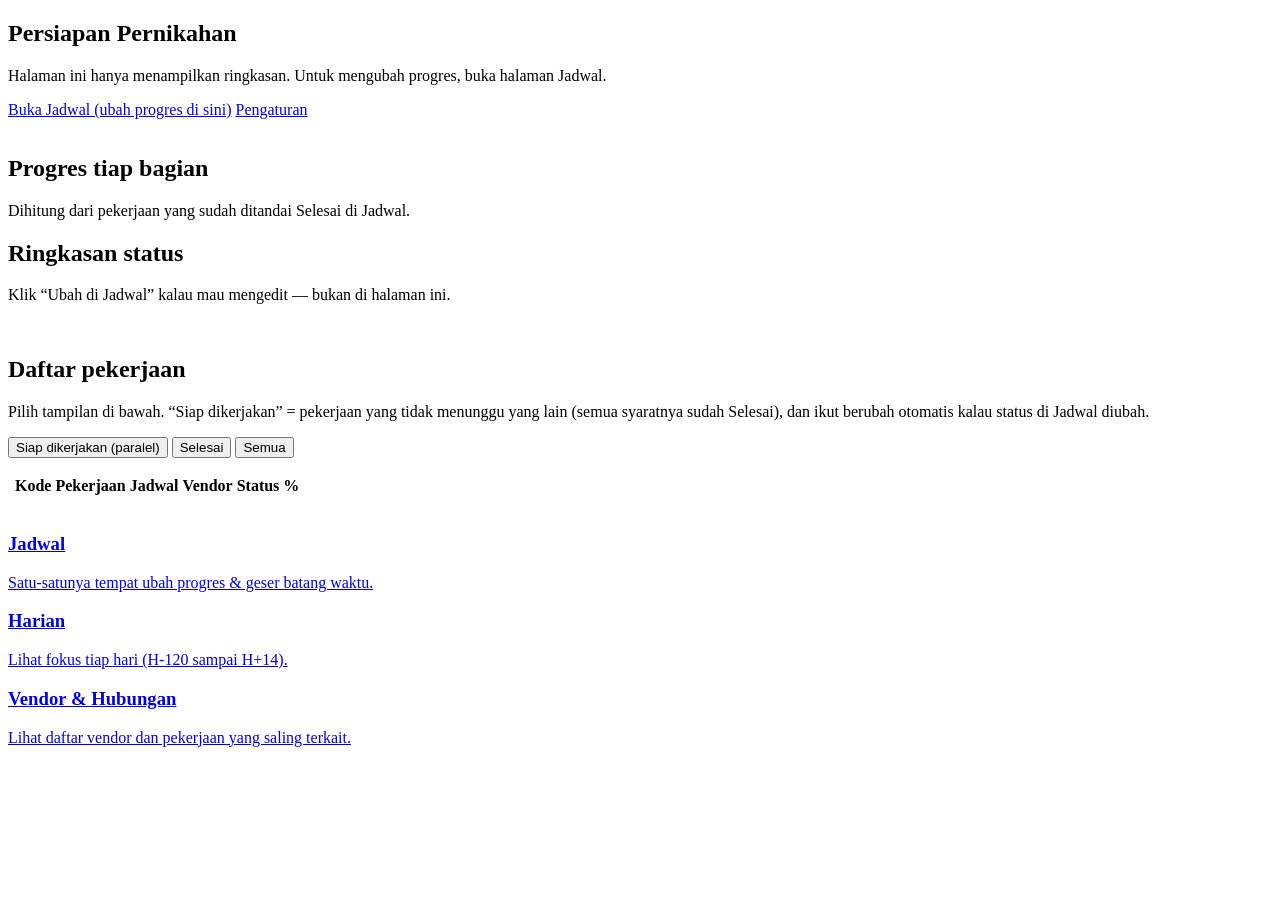
==== index.html @ 32922706 "Add files via upload" ====
<!DOCTYPE html>
<html lang="id">
<head>
  <meta charset="UTF-8" />
  <meta name="viewport" content="width=device-width, initial-scale=1" />
  <title>Persiapan Nikah — Beranda</title>
  <link rel="stylesheet" href="css/app.css" />
</head>
<body class="wp-shell">
  <main class="wp-main" id="app">
    <section class="wp-hero">
      <h1 id="hero-title">Persiapan Pernikahan</h1>
      <p id="hero-desc">
        Halaman ini hanya menampilkan ringkasan. Untuk mengubah progres, buka halaman Jadwal.
      </p>
      <div class="row" style="margin-top:14px">
        <a class="btn btn-primary" href="gantt.html">Buka Jadwal (ubah progres di sini)</a>
        <a class="btn" href="settings.html">Pengaturan</a>
      </div>
    </section>

    <div class="grid grid-4" id="stats"></div>
    <div style="height:16px"></div>

    <div class="grid grid-2">
      <section class="card">
        <h2>Progres tiap bagian</h2>
        <p class="view-only-note">Dihitung dari pekerjaan yang sudah ditandai Selesai di Jadwal.</p>
        <div id="phase-bars"></div>
      </section>
      <section class="card">
        <h2>Ringkasan status</h2>
        <p class="view-only-note">Klik “Ubah di Jadwal” kalau mau mengedit — bukan di halaman ini.</p>
        <div id="status-summary" class="grid" style="gap:8px"></div>
      </section>
    </div>

    <div style="height:16px"></div>

    <section class="card">
      <h2>Daftar pekerjaan</h2>
      <p class="view-only-note" id="list-hint">
        Pilih tampilan di bawah. “Siap dikerjakan” = pekerjaan yang tidak menunggu yang lain (semua syaratnya sudah Selesai), dan ikut berubah otomatis kalau status di Jadwal diubah.
      </p>
      <div class="filter-tabs" id="list-filters" role="tablist">
        <button type="button" data-filter="siap" class="active">Siap dikerjakan (paralel)</button>
        <button type="button" data-filter="selesai">Selesai</button>
        <button type="button" data-filter="semua">Semua</button>
      </div>
      <p class="filter-count" id="list-count"></p>
      <div style="max-height:420px;overflow:auto">
        <table class="table" id="task-table">
          <thead>
            <tr>
              <th></th>
              <th>Kode</th>
              <th>Pekerjaan</th>
              <th>Jadwal</th>
              <th>Vendor</th>
              <th>Status</th>
              <th>%</th>
              <th></th>
            </tr>
          </thead>
          <tbody></tbody>
        </table>
      </div>
    </section>

    <div style="height:16px"></div>
    <div class="grid grid-3">
      <a class="link-card" href="gantt.html"><h3>Jadwal</h3><p>Satu-satunya tempat ubah progres & geser batang waktu.</p></a>
      <a class="link-card" href="daily.html"><h3>Harian</h3><p>Lihat fokus tiap hari (H-120 sampai H+14).</p></a>
      <a class="link-card" href="vendors.html"><h3>Vendor & Hubungan</h3><p>Lihat daftar vendor dan pekerjaan yang saling terkait.</p></a>
    </div>
  </main>

  <script src="js/data.js"></script>
  <script src="js/definitions.js"></script>
  <script src="js/store.js"></script>
  <script src="js/modal.js"></script>
  <script src="js/nav.js"></script>
  <script>
    WPNav.mountNav("home");
    const state = WP.load();
    window.__WP_STATE = state;
    let listFilter = "siap";

    function isReady(task, byId) {
      // Bisa dikerjakan paralel / sekarang: semua yang harus selesai dulu sudah Selesai
      const deps = task.deps || [];
      if (!deps.length) return true;
      return deps.every((id) => {
        const p = byId[id];
        return p && p.status === "done";
      });
    }

    function filteredTasks() {
      const byId = WP.taskMap(state.tasks);
      if (listFilter === "semua") return state.tasks.slice();
      if (listFilter === "selesai") return state.tasks.filter((t) => t.status === "done");
      // siap: belum selesai, dan tidak terhalang dependency
      return state.tasks.filter((t) => t.status !== "done" && isReady(t, byId));
    }

    function renderList() {
      const show = filteredTasks();
      const hints = {
        siap: "Menampilkan pekerjaan yang sudah boleh dikerjakan sekarang (syarat sebelumnya sudah Selesai). Bisa dikerjakan berdampingan. Tombol ? = penjelasan.",
        selesai: "Menampilkan pekerjaan yang sudah Selesai di Jadwal.",
        semua: "Menampilkan semua pekerjaan. Ubah status hanya di halaman Jadwal.",
      };
      document.getElementById("list-hint").textContent = hints[listFilter];
      document.getElementById("list-count").textContent = `Ditampilkan: ${show.length} dari ${state.tasks.length} pekerjaan`;

      const tb = document.querySelector("#task-table tbody");
      if (!show.length) {
        tb.innerHTML = `<tr><td colspan="8" class="muted">Tidak ada pekerjaan di tampilan ini.</td></tr>`;
        return;
      }
      tb.innerHTML = show
        .map((t) => {
          const byId = WP.taskMap(state.tasks);
          const ready = isReady(t, byId);
          const waiting = (t.deps || []).filter((id) => !(byId[id] && byId[id].status === "done"));
          const waitNote =
            listFilter === "semua" && t.status !== "done" && waiting.length
              ? `<div class="small muted">Menunggu: ${waiting.join(", ")}</div>`
              : "";
          return `<tr>
            <td><button type="button" class="btn-info" data-id="${t.id}">?</button></td>
            <td>${t.wbs}${t.cp ? ' <span class="pill cp">Jangan telat</span>' : ""}${
              ready && t.status !== "done" ? ' <span class="pill doing">Siap</span>' : ""
            }</td>
            <td>${t.name}${waitNote}</td>
            <td class="small">${WP.labelDay(t.start)} → ${WP.labelDay(t.end)}</td>
            <td>${t.vendor}</td>
            <td><span class="pill ${t.status}">${WP.statusLabel(t.status)}</span></td>
            <td>${t.progress}%</td>
            <td><a class="btn" href="gantt.html?task=${t.id}">Ubah di Jadwal</a></td>
          </tr>`;
        })
        .join("");

      tb.querySelectorAll(".btn-info").forEach((btn) => {
        btn.onclick = () => WPModal.openDefinition(btn.dataset.id);
      });
    }

    function render() {
      const s = WP.stats(state);
      const pct = s.total ? Math.round((s.done / s.total) * 100) : 0;
      const byId = WP.taskMap(state.tasks);
      const readyN = state.tasks.filter((t) => t.status !== "done" && isReady(t, byId)).length;

      document.getElementById("stats").innerHTML = `
        <div class="card"><div class="stat-val">${pct}%</div><div class="stat-label">Sudah selesai secara keseluruhan</div>
          <div class="progress-bar" style="margin-top:8px"><span style="width:${pct}%"></span></div></div>
        <div class="card"><div class="stat-val">${s.done}/${s.total}</div><div class="stat-label">Pekerjaan selesai</div></div>
        <div class="card"><div class="stat-val">${readyN}</div><div class="stat-label">Siap dikerjakan sekarang</div></div>
        <div class="card"><div class="stat-val">${s.blocked}</div><div class="stat-label">Terhambat</div></div>
      `;

      const names = state.settings.coupleNames || "Pasangan";
      const wd = state.settings.weddingDate ? ` · Hari pernikahan: ${state.settings.weddingDate}` : "";
      document.getElementById("hero-title").textContent = `Ringkasan — ${names}`;
      document.getElementById("hero-desc").innerHTML =
        `Persiapan dari <strong>4 bulan sebelum</strong> sampai <strong>2 minggu sesudah</strong> (H-120 → H+14)${wd}. Ubah progres hanya di <a href="gantt.html">Jadwal</a>.`;

      document.getElementById("phase-bars").innerHTML = Object.keys(state.phases)
        .map((p) => {
          const list = state.tasks.filter((t) => t.phase === p);
          const done = list.filter((t) => t.status === "done").length;
          const pct = list.length ? Math.round((done / list.length) * 100) : 0;
          return `<div class="phase-bar-row">
            <div class="name">${p} · ${state.phases[p]}</div>
            <div class="track"><span style="width:${pct}%"></span></div>
            <div class="pct">${done}/${list.length}</div>
          </div>`;
        })
        .join("");

      document.getElementById("status-summary").innerHTML = `
        <div class="row"><span class="pill todo">Belum mulai</span> ${state.tasks.filter((t) => t.status === "todo").length}</div>
        <div class="row"><span class="pill doing">Sedang dikerjakan</span> ${s.doing}</div>
        <div class="row"><span class="pill done">Selesai</span> ${s.done}</div>
        <div class="row"><span class="pill blocked">Terhambat</span> ${s.blocked}</div>
        <div class="small muted" style="margin-top:8px">Siap dikerjakan (tidak terhalang): ${readyN} · Jangan sampai telat: ${s.cp}</div>
      `;

      document.querySelectorAll("#list-filters button").forEach((btn) => {
        btn.classList.toggle("active", btn.dataset.filter === listFilter);
        const n =
          btn.dataset.filter === "siap"
            ? readyN
            : btn.dataset.filter === "selesai"
              ? s.done
              : state.tasks.length;
        const base =
          btn.dataset.filter === "siap"
            ? "Siap dikerjakan (paralel)"
            : btn.dataset.filter === "selesai"
              ? "Selesai"
              : "Semua";
        btn.textContent = `${base} · ${n}`;
      });

      renderList();
    }

    document.getElementById("list-filters").onclick = (e) => {
      const btn = e.target.closest("button[data-filter]");
      if (!btn) return;
      listFilter = btn.dataset.filter;
      render();
    };

    render();
  </script>
</body>
</html>
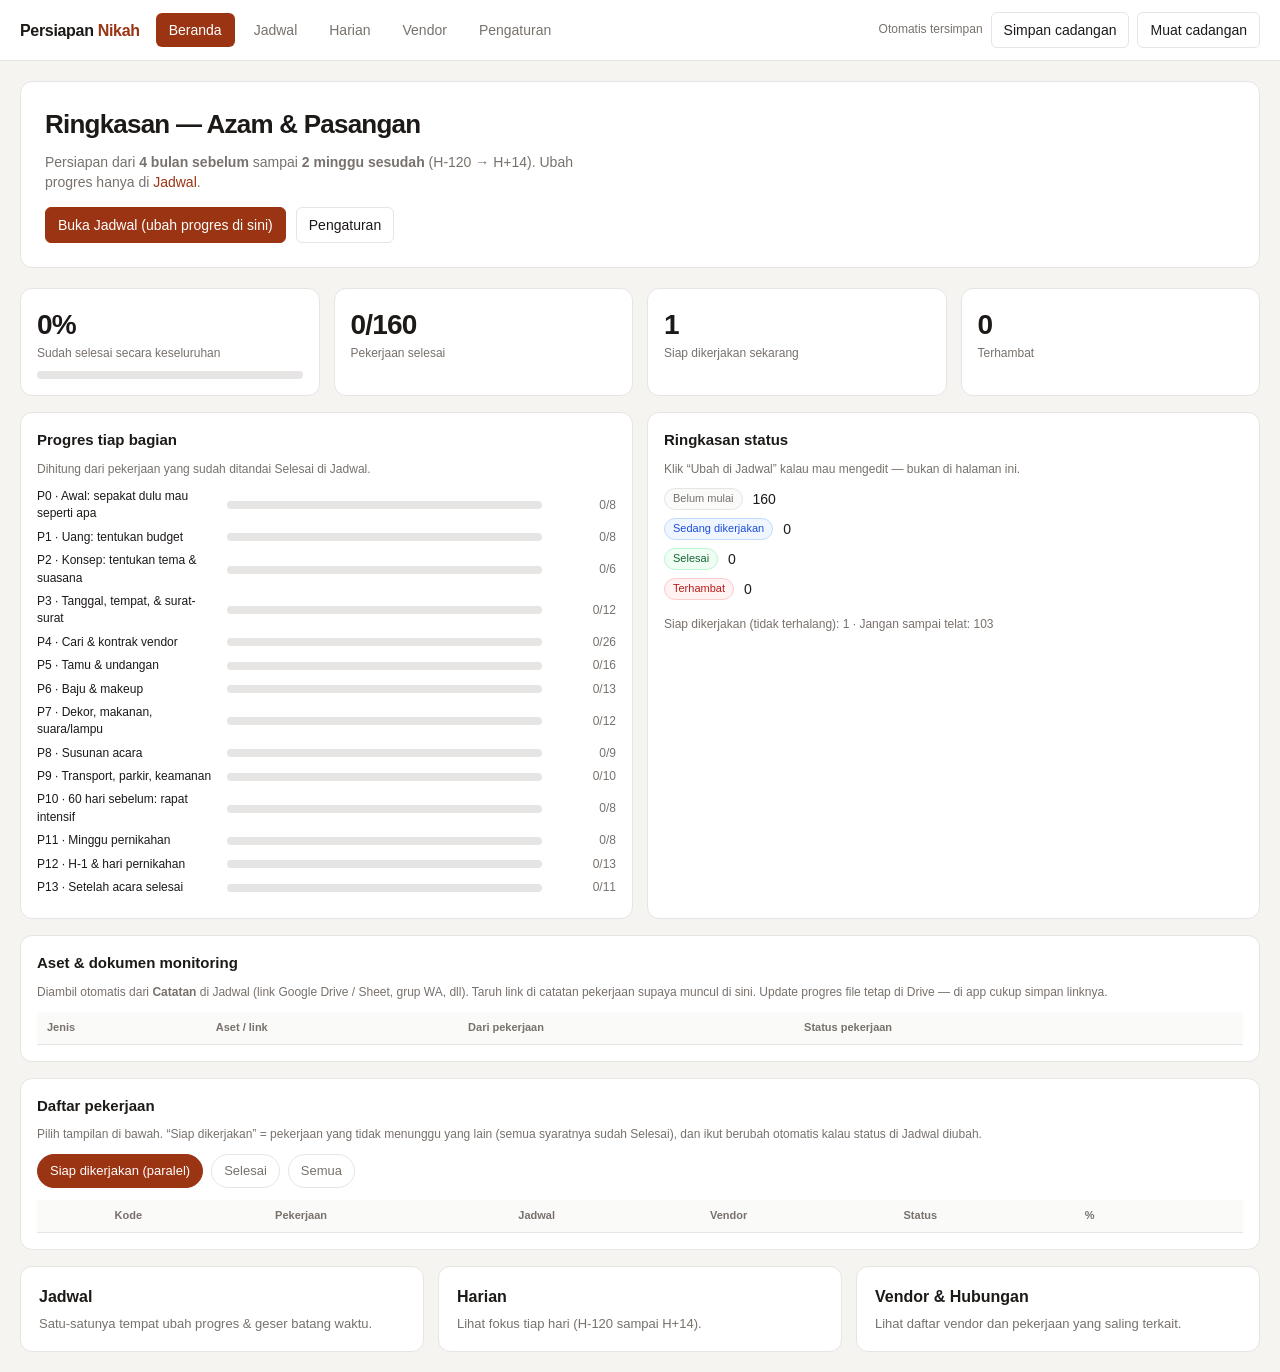
==== commit 737b1720: "Add files via upload" ====
--- a/index.html
+++ b/index.html
@@ -34,6 +34,31 @@
         <div id="status-summary" class="grid" style="gap:8px"></div>
       </section>
     </div>
+
+    <div style="height:16px"></div>
+
+    <section class="card">
+      <h2>Aset & dokumen monitoring</h2>
+      <p class="view-only-note">
+        Diambil otomatis dari <strong>Catatan</strong> di Jadwal (link Google Drive / Sheet, grup WA, dll).
+        Taruh link di catatan pekerjaan supaya muncul di sini. Update progres file tetap di Drive — di app cukup simpan linknya.
+      </p>
+      <div id="assets-empty" class="muted small" hidden>Belum ada aset. Buka Jadwal → isi Catatan (boleh tempel link Drive) → Simpan.</div>
+      <div style="overflow:auto;max-height:360px">
+        <table class="table" id="assets-table">
+          <thead>
+            <tr>
+              <th>Jenis</th>
+              <th>Aset / link</th>
+              <th>Dari pekerjaan</th>
+              <th>Status pekerjaan</th>
+              <th></th>
+            </tr>
+          </thead>
+          <tbody></tbody>
+        </table>
+      </div>
+    </section>
 
     <div style="height:16px"></div>
 
@@ -189,6 +214,34 @@
         <div class="small muted" style="margin-top:8px">Siap dikerjakan (tidak terhalang): ${readyN} · Jangan sampai telat: ${s.cp}</div>
       `;
 
+      const assets = WP.extractAssets(state);
+      const assetsEmpty = document.getElementById("assets-empty");
+      const assetsTb = document.querySelector("#assets-table tbody");
+      if (!assets.length) {
+        assetsEmpty.hidden = false;
+        assetsTb.innerHTML = "";
+      } else {
+        assetsEmpty.hidden = true;
+        assetsTb.innerHTML = assets
+          .map((a) => {
+            const linkCell = a.url
+              ? `<a class="asset-link" href="${a.url}" target="_blank" rel="noopener noreferrer">${a.label}</a>
+                 <div class="small muted" style="word-break:break-all">${a.url}</div>`
+              : `<strong>${a.label}</strong>${a.detail ? `<div class="small muted">${a.detail}</div>` : ""}`;
+            return `<tr>
+              <td><span class="pill asset-kind">${a.kind}</span></td>
+              <td>${linkCell}</td>
+              <td>
+                <div class="small"><strong>${a.wbs}</strong> · ${a.taskId}</div>
+                <div>${a.name}</div>
+              </td>
+              <td><span class="pill ${a.status}">${WP.statusLabel(a.status)}</span> · ${a.progress}%</td>
+              <td><a class="btn" href="gantt.html?task=${a.taskId}">Ke Jadwal</a></td>
+            </tr>`;
+          })
+          .join("");
+      }
+
       document.querySelectorAll("#list-filters button").forEach((btn) => {
         btn.classList.toggle("active", btn.dataset.filter === listFilter);
         const n =
--- a/css/app.css
+++ b/css/app.css
@@ -0,0 +1,647 @@
+:root {
+  --bg: #f6f4f1;
+  --surface: #ffffff;
+  --ink: #1c1917;
+  --muted: #78716c;
+  --line: #e7e5e4;
+  --accent: #9a3412;
+  --accent-soft: #ffedd5;
+  --cp: #c2410c;
+  --bar: #1e3a5f;
+  --bar-cp: #c2410c;
+  --ok: #166534;
+  --warn: #a16207;
+  --bad: #b91c1c;
+  --doing: #1d4ed8;
+  --hari: #fdba74;
+  --label-w: 320px;
+  --row-h: 44px;
+  --day-w: 14px;
+  --font: "Segoe UI", "Helvetica Neue", Arial, sans-serif;
+}
+
+* { box-sizing: border-box; }
+html, body {
+  margin: 0;
+  padding: 0;
+  background: var(--bg);
+  color: var(--ink);
+  font-family: var(--font);
+  font-size: 14px;
+  line-height: 1.45;
+}
+a { color: var(--accent); text-decoration: none; }
+a:hover { text-decoration: underline; }
+
+.wp-shell { min-height: 100vh; display: flex; flex-direction: column; }
+.wp-top {
+  background: var(--surface);
+  border-bottom: 1px solid var(--line);
+  padding: 12px 20px;
+  display: flex;
+  gap: 16px;
+  align-items: center;
+  flex-wrap: wrap;
+  position: sticky;
+  top: 0;
+  z-index: 40;
+}
+.wp-brand { font-weight: 700; font-size: 16px; color: var(--ink); letter-spacing: -0.02em; }
+.wp-brand span { color: var(--accent); }
+.wp-nav { display: flex; gap: 6px; flex-wrap: wrap; flex: 1; }
+.wp-nav a {
+  padding: 6px 12px;
+  border-radius: 6px;
+  color: var(--muted);
+  text-decoration: none;
+  border: 1px solid transparent;
+}
+.wp-nav a:hover { background: var(--accent-soft); color: var(--accent); }
+.wp-nav a.active {
+  background: var(--accent);
+  color: #fff;
+}
+.wp-top-actions { display: flex; gap: 8px; align-items: center; flex-wrap: wrap; }
+.wp-main { padding: 20px; max-width: 1400px; margin: 0 auto; width: 100%; }
+.wp-main.wide { max-width: none; }
+
+.wp-hero {
+  background: var(--surface);
+  border: 1px solid var(--line);
+  border-radius: 12px;
+  padding: 24px;
+  margin-bottom: 20px;
+}
+.wp-hero h1 { margin: 0 0 8px; font-size: 26px; letter-spacing: -0.03em; }
+.wp-hero p { margin: 0; color: var(--muted); max-width: 70ch; }
+
+.grid { display: grid; gap: 14px; }
+.grid-4 { grid-template-columns: repeat(4, minmax(0, 1fr)); }
+.grid-3 { grid-template-columns: repeat(3, minmax(0, 1fr)); }
+.grid-2 { grid-template-columns: repeat(2, minmax(0, 1fr)); }
+@media (max-width: 900px) {
+  .grid-4, .grid-3, .grid-2 { grid-template-columns: 1fr; }
+}
+
+.card {
+  background: var(--surface);
+  border: 1px solid var(--line);
+  border-radius: 12px;
+  padding: 16px;
+}
+.card h2, .card h3 { margin: 0 0 10px; font-size: 15px; }
+.stat-val { font-size: 28px; font-weight: 700; letter-spacing: -0.03em; }
+.stat-label { color: var(--muted); font-size: 12px; }
+
+.btn {
+  appearance: none;
+  border: 1px solid var(--line);
+  background: var(--surface);
+  color: var(--ink);
+  padding: 7px 12px;
+  border-radius: 6px;
+  cursor: pointer;
+  font: inherit;
+}
+.btn:hover { border-color: #a8a29e; }
+.btn-primary { background: var(--accent); border-color: var(--accent); color: #fff; }
+.btn-primary:hover { filter: brightness(1.05); }
+.btn-ghost { background: transparent; }
+.btn-danger { color: var(--bad); border-color: #fecaca; }
+
+input[type="text"], input[type="date"], input[type="number"], select, textarea {
+  font: inherit;
+  border: 1px solid var(--line);
+  border-radius: 6px;
+  padding: 7px 10px;
+  background: #fff;
+  color: var(--ink);
+}
+label.field { display: flex; flex-direction: column; gap: 4px; font-size: 12px; color: var(--muted); }
+.row { display: flex; gap: 10px; align-items: center; flex-wrap: wrap; }
+.muted { color: var(--muted); }
+.small { font-size: 12px; }
+
+.pill {
+  display: inline-flex;
+  align-items: center;
+  padding: 2px 8px;
+  border-radius: 999px;
+  font-size: 11px;
+  border: 1px solid var(--line);
+  background: #fafaf9;
+}
+.pill.todo { color: var(--muted); }
+.pill.doing { color: var(--doing); border-color: #bfdbfe; background: #eff6ff; }
+.pill.done { color: var(--ok); border-color: #bbf7d0; background: #f0fdf4; }
+.pill.blocked { color: var(--bad); border-color: #fecaca; background: #fef2f2; }
+.pill.cp { color: var(--cp); border-color: #fed7aa; background: var(--accent-soft); }
+
+.link-card {
+  display: block;
+  background: var(--surface);
+  border: 1px solid var(--line);
+  border-radius: 12px;
+  padding: 18px;
+  color: inherit;
+  text-decoration: none;
+  transition: border-color .15s;
+}
+.link-card:hover { border-color: var(--accent); text-decoration: none; }
+.link-card h3 { margin: 0 0 6px; font-size: 16px; }
+.link-card p { margin: 0; color: var(--muted); font-size: 13px; }
+
+/* Gantt */
+.gantt-toolbar {
+  display: flex;
+  gap: 10px;
+  flex-wrap: wrap;
+  align-items: center;
+  margin-bottom: 12px;
+}
+.gantt-wrap {
+  background: var(--surface);
+  border: 1px solid var(--line);
+  border-radius: 12px;
+  overflow: auto;
+  max-height: calc(100vh - 160px);
+  position: relative;
+}
+.gantt-table { border-collapse: separate; border-spacing: 0; min-width: 100%; }
+.gantt-table th, .gantt-table td {
+  border-bottom: 1px solid var(--line);
+  vertical-align: middle;
+  padding: 0;
+}
+.gantt-table thead th {
+  position: sticky;
+  top: 0;
+  z-index: 5;
+  background: #fafaf9;
+  font-size: 10px;
+  font-weight: 600;
+  color: var(--muted);
+  height: 42px;
+}
+.gantt-table tbody tr {
+  height: var(--row-h);
+}
+.gantt-table tbody td {
+  height: var(--row-h);
+  max-height: var(--row-h);
+  overflow: hidden;
+  vertical-align: middle;
+  box-sizing: border-box;
+}
+.gantt-table .sticky-left {
+  position: sticky;
+  left: 0;
+  z-index: 6;
+  background: var(--surface);
+  border-right: 1px solid var(--line);
+}
+.gantt-table thead .sticky-left { z-index: 7; background: #fafaf9; }
+.meta-cell {
+  width: var(--label-w);
+  min-width: var(--label-w);
+  max-width: var(--label-w);
+  padding: 2px 8px !important;
+  height: var(--row-h);
+  max-height: var(--row-h);
+}
+.meta-cell .title {
+  font-size: 12px;
+  font-weight: 600;
+  white-space: nowrap;
+  overflow: hidden;
+  text-overflow: ellipsis;
+  line-height: 1.2;
+}
+.meta-cell .sub {
+  font-size: 10px;
+  color: var(--muted);
+  display: flex;
+  gap: 6px;
+  align-items: center;
+  flex-wrap: nowrap;
+  overflow: hidden;
+  white-space: nowrap;
+  line-height: 1.2;
+}
+.meta-cell .sub .pill { flex-shrink: 0; }
+.day-h {
+  width: var(--day-w);
+  min-width: var(--day-w);
+  text-align: center;
+  writing-mode: vertical-rl;
+  transform: rotate(180deg);
+  font-size: 9px;
+}
+.day-h.hari { background: var(--hari); color: var(--ink); }
+.day-cell {
+  width: var(--day-w);
+  min-width: var(--day-w);
+  height: var(--row-h) !important;
+  max-height: var(--row-h);
+  padding: 0 !important;
+  position: relative;
+  background-image: linear-gradient(to right, transparent calc(100% - 1px), #f0f0f0 calc(100% - 1px));
+}
+.day-cell.hari { background-color: #fff7ed; }
+.bar-row { position: relative; height: var(--row-h); }
+.bar {
+  position: absolute;
+  top: 8px;
+  height: 20px;
+  border-radius: 4px;
+  background: var(--bar);
+  cursor: grab;
+  z-index: 2;
+  display: flex;
+  align-items: center;
+  justify-content: center;
+  color: #fff;
+  font-size: 10px;
+  user-select: none;
+  touch-action: none;
+}
+.bar.cp { background: var(--bar-cp); }
+.bar.done { opacity: 0.55; }
+.bar:active { cursor: grabbing; }
+.bar.group-bar {
+  background: #cbd5e1;
+  cursor: pointer;
+  overflow: hidden;
+  z-index: 3;
+}
+.bar.group-bar.cp { background: #fed7aa; }
+.bar.group-bar.open {
+  opacity: 0.45;
+  height: 10px !important;
+}
+.bar.group-bar .bar-fill {
+  position: absolute;
+  left: 0;
+  top: 0;
+  bottom: 0;
+  background: var(--bar);
+  border-radius: 4px 0 0 4px;
+  pointer-events: none;
+}
+.bar.group-bar.cp .bar-fill { background: var(--bar-cp); }
+.bar.group-bar .bar-label {
+  position: relative;
+  z-index: 1;
+  text-shadow: 0 1px 2px rgba(15, 23, 42, 0.35);
+}
+.bar.group-bar.open .bar-label { font-size: 0; }
+
+.btn-collapse {
+  flex-shrink: 0;
+  width: 28px;
+  height: 28px;
+  border: 1px solid var(--line);
+  background: #fff;
+  border-radius: 6px;
+  cursor: pointer;
+  font-size: 14px;
+  line-height: 1;
+  color: var(--ink);
+  padding: 0;
+}
+.btn-collapse:hover { background: #f5f5f4; border-color: #a8a29e; }
+
+.gantt-group-row .meta-cell {
+  background: #f1f5f9 !important;
+}
+.gantt-group-row .sticky-left {
+  background: #f1f5f9 !important;
+  box-shadow: inset 3px 0 0 #64748b;
+}
+.gantt-group-row.is-collapsed .meta-cell,
+.gantt-group-row.is-collapsed .sticky-left {
+  background: #e2e8f0 !important;
+}
+.gantt-group-row .title {
+  font-weight: 700;
+  font-size: 13px;
+}
+.group-progress-track {
+  margin-top: 6px;
+  height: 6px;
+  background: #e7e5e4;
+  border-radius: 99px;
+  overflow: hidden;
+  max-width: 220px;
+}
+.group-progress-track > span {
+  display: block;
+  height: 100%;
+  background: var(--bar);
+  border-radius: 99px;
+}
+.gantt-task-row .meta-cell .title {
+  font-weight: 500;
+}
+.bar.selected {
+  outline: 3px solid #0f172a;
+  outline-offset: 2px;
+  z-index: 5;
+  filter: brightness(1.08);
+}
+.bar.hl-pred {
+  outline: 3px solid #0369a1;
+  outline-offset: 2px;
+  z-index: 4;
+  background: #0284c7 !important;
+}
+.bar.hl-succ {
+  outline: 3px solid #15803d;
+  outline-offset: 2px;
+  z-index: 4;
+  background: #16a34a !important;
+}
+.gantt-table tbody tr.row-selected td {
+  background: #ffedd5 !important;
+}
+.gantt-table tbody tr.row-selected .sticky-left {
+  background: #ffedd5 !important;
+  box-shadow: inset 3px 0 0 var(--accent);
+}
+.gantt-table tbody tr.row-pred td {
+  background: #e0f2fe !important;
+}
+.gantt-table tbody tr.row-pred .sticky-left {
+  background: #e0f2fe !important;
+  box-shadow: inset 3px 0 0 #0284c7;
+}
+.gantt-table tbody tr.row-succ td {
+  background: #dcfce7 !important;
+}
+.gantt-table tbody tr.row-succ .sticky-left {
+  background: #dcfce7 !important;
+  box-shadow: inset 3px 0 0 #16a34a;
+}
+.legend i.sel { background: #0f172a; }
+.legend i.pred { background: #0284c7; }
+.legend i.succ { background: #16a34a; }
+.bar .handle {
+  position: absolute;
+  top: 0;
+  width: 6px;
+  height: 100%;
+  cursor: ew-resize;
+  background: rgba(255,255,255,.35);
+}
+.bar .handle.left { left: 0; border-radius: 4px 0 0 4px; }
+.bar .handle.right { right: 0; border-radius: 0 4px 4px 0; }
+
+.dep-svg {
+  position: absolute;
+  inset: 0;
+  width: 100%;
+  height: 100%;
+  pointer-events: none;
+  z-index: 1;
+  overflow: visible;
+}
+.dep-svg path {
+  fill: none;
+  stroke: #a8a29e;
+  stroke-width: 1.25;
+  marker-end: url(#arrow);
+}
+.dep-svg path.cp { stroke: var(--cp); }
+
+.side-panel {
+  position: fixed;
+  top: 64px;
+  right: 16px;
+  width: 340px;
+  max-height: calc(100vh - 88px);
+  overflow: auto;
+  background: var(--surface);
+  border: 1px solid var(--line);
+  border-radius: 12px;
+  padding: 14px;
+  z-index: 30;
+  box-shadow: none;
+}
+.side-panel h3 { margin: 0 0 8px; }
+.side-panel .close { float: right; }
+
+.checklist-day {
+  border: 1px solid var(--line);
+  border-radius: 10px;
+  background: var(--surface);
+  margin-bottom: 10px;
+  overflow: hidden;
+}
+.checklist-day header {
+  display: flex;
+  justify-content: space-between;
+  align-items: center;
+  padding: 10px 14px;
+  background: #fafaf9;
+  border-bottom: 1px solid var(--line);
+  cursor: pointer;
+}
+.checklist-day ul { list-style: none; margin: 0; padding: 8px 14px 12px; }
+.checklist-day li {
+  display: flex;
+  gap: 10px;
+  align-items: flex-start;
+  padding: 6px 0;
+  border-bottom: 1px solid #f5f5f4;
+}
+.checklist-day li:last-child { border-bottom: 0; }
+.checklist-day.today header { background: var(--accent-soft); }
+.checklist-day.harih header { background: var(--hari); }
+
+.table { width: 100%; border-collapse: collapse; }
+.table th, .table td {
+  text-align: left;
+  padding: 8px 10px;
+  border-bottom: 1px solid var(--line);
+  font-size: 13px;
+}
+.table th { font-size: 11px; color: var(--muted); background: #fafaf9; position: sticky; top: 0; }
+
+.wp-toast {
+  position: fixed;
+  bottom: 20px;
+  left: 50%;
+  transform: translateX(-50%) translateY(20px);
+  background: var(--ink);
+  color: #fff;
+  padding: 8px 14px;
+  border-radius: 8px;
+  opacity: 0;
+  pointer-events: none;
+  transition: .2s;
+  z-index: 100;
+  font-size: 13px;
+}
+.wp-toast.show { opacity: 1; transform: translateX(-50%) translateY(0); }
+
+.legend { display: flex; gap: 14px; flex-wrap: wrap; font-size: 12px; color: var(--muted); }
+.legend i {
+  display: inline-block;
+  width: 12px;
+  height: 10px;
+  border-radius: 2px;
+  margin-right: 4px;
+  vertical-align: middle;
+}
+.legend i.bar { background: var(--bar); }
+.legend i.cp { background: var(--bar-cp); }
+.legend i.group { background: #94a3b8; }
+.legend i.hari { background: var(--hari); }
+
+.progress-bar {
+  height: 8px;
+  background: #e7e5e4;
+  border-radius: 99px;
+  overflow: hidden;
+}
+.progress-bar > span {
+  display: block;
+  height: 100%;
+  background: var(--accent);
+}
+
+/* Definition modal */
+.wp-modal-backdrop {
+  position: fixed;
+  inset: 0;
+  background: rgba(28, 25, 23, 0.45);
+  z-index: 80;
+  display: flex;
+  align-items: center;
+  justify-content: center;
+  padding: 16px;
+}
+.wp-modal-backdrop[hidden] { display: none !important; }
+.wp-modal {
+  background: var(--surface);
+  border: 1px solid var(--line);
+  border-radius: 14px;
+  width: min(640px, 100%);
+  max-height: min(88vh, 820px);
+  overflow: auto;
+  padding: 20px 22px 18px;
+}
+.wp-modal header {
+  display: flex;
+  justify-content: space-between;
+  gap: 12px;
+  align-items: flex-start;
+  margin-bottom: 12px;
+}
+.wp-modal header h2 {
+  margin: 0;
+  font-size: 18px;
+  letter-spacing: -0.02em;
+}
+.wp-modal .def-block { margin: 0 0 14px; }
+.wp-modal .def-block h4 {
+  margin: 0 0 6px;
+  font-size: 12px;
+  text-transform: uppercase;
+  letter-spacing: 0.04em;
+  color: var(--muted);
+}
+.wp-modal .def-block p,
+.wp-modal .def-block li {
+  margin: 0;
+  font-size: 14px;
+  line-height: 1.5;
+}
+.wp-modal .def-block ol {
+  margin: 0;
+  padding-left: 0;
+  list-style: none;
+}
+.wp-modal .def-block li { margin-bottom: 6px; }
+.wp-modal .step-list li {
+  display: grid;
+  grid-template-columns: 88px 1fr;
+  gap: 10px;
+  align-items: start;
+  padding: 10px 0;
+  border-bottom: 1px solid var(--line);
+  margin: 0;
+}
+.wp-modal .step-list li:last-child { border-bottom: 0; }
+.wp-modal .step-num {
+  font-size: 11px;
+  font-weight: 700;
+  color: var(--accent);
+  padding-top: 2px;
+}
+.wp-modal .step-text {
+  font-size: 14px;
+  line-height: 1.5;
+}
+.wp-modal.def-wide { width: min(720px, 100%); }
+.btn-info {
+  width: 22px;
+  height: 22px;
+  border-radius: 50%;
+  border: 1px solid var(--line);
+  background: #fff;
+  color: var(--accent);
+  font-size: 12px;
+  font-weight: 700;
+  cursor: pointer;
+  padding: 0;
+  line-height: 1;
+  flex-shrink: 0;
+}
+.btn-info:hover { background: var(--accent-soft); border-color: #fdba74; }
+.hub-banner {
+  background: var(--accent-soft);
+  border: 1px solid #fed7aa;
+  border-radius: 10px;
+  padding: 10px 14px;
+  margin-bottom: 12px;
+  font-size: 13px;
+}
+.phase-bar-row { display: flex; align-items: center; gap: 10px; margin: 6px 0; }
+.phase-bar-row .name { width: 180px; font-size: 12px; flex-shrink: 0; }
+.phase-bar-row .track { flex: 1; height: 8px; background: #e7e5e4; border-radius: 99px; overflow: hidden; }
+.phase-bar-row .track > span { display: block; height: 100%; background: var(--bar); }
+.phase-bar-row .pct { width: 64px; font-size: 12px; color: var(--muted); text-align: right; }
+.view-only-note {
+  font-size: 12px;
+  color: var(--muted);
+  margin: 0 0 10px;
+}
+.filter-tabs {
+  display: flex;
+  flex-wrap: wrap;
+  gap: 8px;
+  margin: 0 0 12px;
+}
+.filter-tabs button {
+  appearance: none;
+  border: 1px solid var(--line);
+  background: #fff;
+  color: var(--muted);
+  padding: 7px 12px;
+  border-radius: 999px;
+  cursor: pointer;
+  font: inherit;
+  font-size: 13px;
+}
+.filter-tabs button:hover { border-color: #a8a29e; color: var(--ink); }
+.filter-tabs button.active {
+  background: var(--accent);
+  border-color: var(--accent);
+  color: #fff;
+}
+.filter-count {
+  font-size: 12px;
+  color: var(--muted);
+  margin: 0 0 8px;
+}
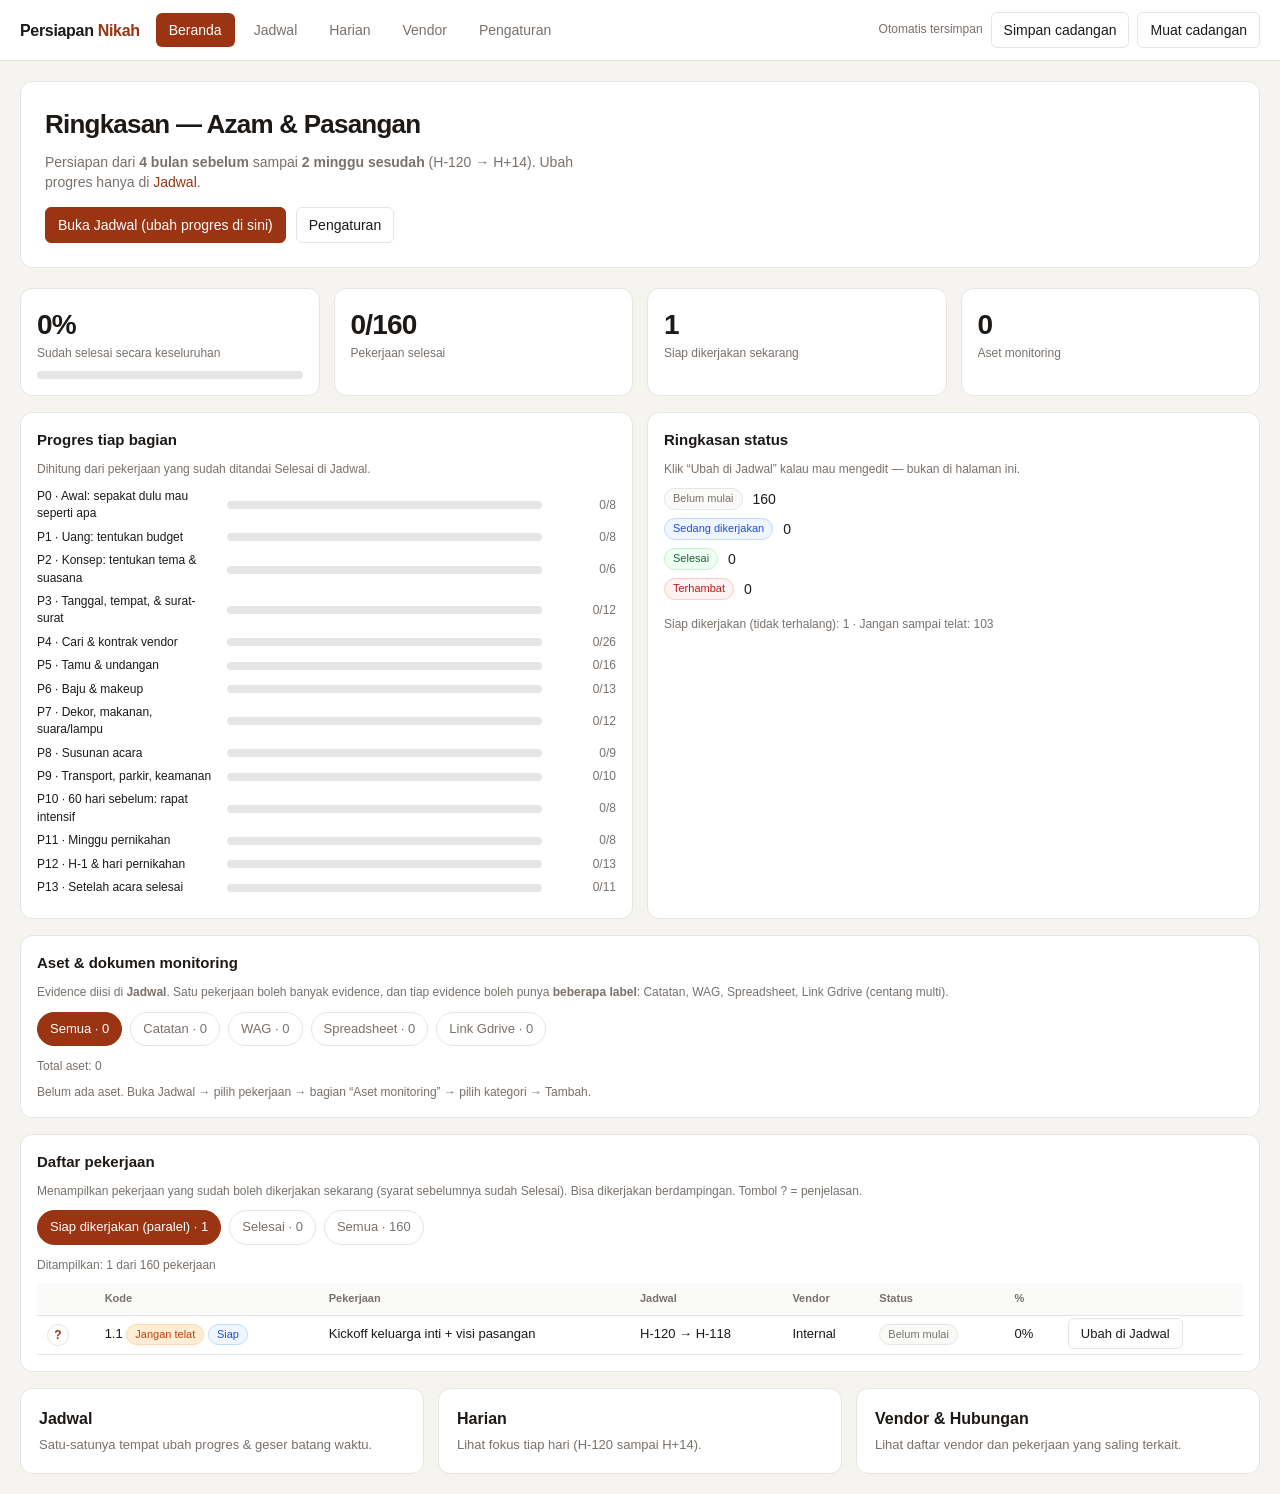
==== commit c60b705a: "Add files via upload" ====
--- a/index.html
+++ b/index.html
@@ -40,24 +40,22 @@
     <section class="card">
       <h2>Aset & dokumen monitoring</h2>
       <p class="view-only-note">
-        Diambil otomatis dari <strong>Catatan</strong> di Jadwal (link Google Drive / Sheet, grup WA, dll).
-        Taruh link di catatan pekerjaan supaya muncul di sini. Update progres file tetap di Drive — di app cukup simpan linknya.
+        Evidence diisi di <strong>Jadwal</strong>. Satu pekerjaan boleh banyak evidence,
+        dan tiap evidence boleh punya <strong>beberapa label</strong>:
+        Catatan, WAG, Spreadsheet, Link Gdrive (centang multi).
       </p>
-      <div id="assets-empty" class="muted small" hidden>Belum ada aset. Buka Jadwal → isi Catatan (boleh tempel link Drive) → Simpan.</div>
-      <div style="overflow:auto;max-height:360px">
-        <table class="table" id="assets-table">
-          <thead>
-            <tr>
-              <th>Jenis</th>
-              <th>Aset / link</th>
-              <th>Dari pekerjaan</th>
-              <th>Status pekerjaan</th>
-              <th></th>
-            </tr>
-          </thead>
-          <tbody></tbody>
-        </table>
-      </div>
+      <div class="filter-tabs" id="asset-filters" role="tablist">
+        <button type="button" data-asset-cat="all" class="active">Semua</button>
+        <button type="button" data-asset-cat="catatan">Catatan</button>
+        <button type="button" data-asset-cat="wag">WAG</button>
+        <button type="button" data-asset-cat="spreadsheet">Spreadsheet</button>
+        <button type="button" data-asset-cat="gdrive">Link Gdrive</button>
+      </div>
+      <p class="filter-count" id="asset-count"></p>
+      <div id="assets-empty" class="muted small" hidden>
+        Belum ada aset. Buka Jadwal → pilih pekerjaan → bagian “Aset monitoring” → pilih kategori → Tambah.
+      </div>
+      <div id="assets-by-cat"></div>
     </section>
 
     <div style="height:16px"></div>
@@ -110,9 +108,9 @@
     const state = WP.load();
     window.__WP_STATE = state;
     let listFilter = "siap";
+    let assetFilter = "all";
 
     function isReady(task, byId) {
-      // Bisa dikerjakan paralel / sekarang: semua yang harus selesai dulu sudah Selesai
       const deps = task.deps || [];
       if (!deps.length) return true;
       return deps.every((id) => {
@@ -125,8 +123,88 @@
       const byId = WP.taskMap(state.tasks);
       if (listFilter === "semua") return state.tasks.slice();
       if (listFilter === "selesai") return state.tasks.filter((t) => t.status === "done");
-      // siap: belum selesai, dan tidak terhalang dependency
       return state.tasks.filter((t) => t.status !== "done" && isReady(t, byId));
+    }
+
+    function renderAssets() {
+      const grouped = WP.assetsByCategory(state);
+      const cats =
+        assetFilter === "all"
+          ? WP.ASSET_CATEGORIES.slice()
+          : WP.ASSET_CATEGORIES.filter((c) => c.id === assetFilter);
+      const total = WP.listAssets(state).length;
+      const shown = cats.reduce((n, c) => n + (grouped[c.id] || []).length, 0);
+      document.getElementById("asset-count").textContent =
+        assetFilter === "all"
+          ? `Total aset: ${total}`
+          : `Ditampilkan: ${shown} · kategori ${WP.assetCategoryLabel(assetFilter)}`;
+
+      document.querySelectorAll("#asset-filters button").forEach((btn) => {
+        btn.classList.toggle("active", btn.dataset.assetCat === assetFilter);
+        const id = btn.dataset.assetCat;
+        if (id === "all") btn.textContent = `Semua · ${total}`;
+        else {
+          const label = WP.assetCategoryLabel(id);
+          btn.textContent = `${label} · ${(grouped[id] || []).length}`;
+        }
+      });
+
+      const empty = document.getElementById("assets-empty");
+      const root = document.getElementById("assets-by-cat");
+      if (!shown) {
+        empty.hidden = false;
+        root.innerHTML = "";
+        return;
+      }
+      empty.hidden = true;
+      root.innerHTML = cats
+        .map((c) => {
+          const list = grouped[c.id] || [];
+          if (!list.length && assetFilter === "all") return "";
+          const rows = list.length
+            ? list
+                .map((a) => {
+                  const pills = (a.categories || [])
+                    .map((c) => `<span class="pill asset-kind">${WP.assetCategoryLabel(c)}</span>`)
+                    .join(" ");
+                  const link = a.url
+                    ? `<a class="asset-link" href="${a.url}" target="_blank" rel="noopener noreferrer">${a.title}</a>
+                       <div class="small muted" style="word-break:break-all">${a.url}</div>`
+                    : `<strong>${a.title}</strong>`;
+                  return `<tr>
+                    <td>
+                      <div class="row" style="gap:4px;flex-wrap:wrap;margin-bottom:4px">${pills}</div>
+                      ${link}${a.detail ? `<div class="small muted">${a.detail}</div>` : ""}
+                    </td>
+                    <td>
+                      <div class="small"><strong>${a.wbs}</strong> · ${a.taskId}</div>
+                      <div>${a.name}</div>
+                    </td>
+                    <td><span class="pill ${a.status}">${WP.statusLabel(a.status)}</span></td>
+                    <td><a class="btn" href="gantt.html?task=${a.taskId}">Ke Jadwal</a></td>
+                  </tr>`;
+                })
+                .join("")
+            : `<tr><td colspan="4" class="muted small">Belum ada di kategori ini.</td></tr>`;
+          return `
+            <div class="asset-cat-block">
+              <h3 class="asset-cat-title">${c.label} <span class="muted small">(${list.length})</span></h3>
+              <div style="overflow:auto">
+                <table class="table">
+                  <thead>
+                    <tr>
+                      <th>Aset</th>
+                      <th>Dari pekerjaan</th>
+                      <th>Status</th>
+                      <th></th>
+                    </tr>
+                  </thead>
+                  <tbody>${rows}</tbody>
+                </table>
+              </div>
+            </div>`;
+        })
+        .join("");
     }
 
     function renderList() {
@@ -153,12 +231,16 @@
             listFilter === "semua" && t.status !== "done" && waiting.length
               ? `<div class="small muted">Menunggu: ${waiting.join(", ")}</div>`
               : "";
+          const nAssets = (t.assets || []).length;
+          const assetNote = nAssets
+            ? `<div class="small muted">${nAssets} aset monitoring</div>`
+            : "";
           return `<tr>
             <td><button type="button" class="btn-info" data-id="${t.id}">?</button></td>
             <td>${t.wbs}${t.cp ? ' <span class="pill cp">Jangan telat</span>' : ""}${
               ready && t.status !== "done" ? ' <span class="pill doing">Siap</span>' : ""
             }</td>
-            <td>${t.name}${waitNote}</td>
+            <td>${t.name}${waitNote}${assetNote}</td>
             <td class="small">${WP.labelDay(t.start)} → ${WP.labelDay(t.end)}</td>
             <td>${t.vendor}</td>
             <td><span class="pill ${t.status}">${WP.statusLabel(t.status)}</span></td>
@@ -184,7 +266,7 @@
           <div class="progress-bar" style="margin-top:8px"><span style="width:${pct}%"></span></div></div>
         <div class="card"><div class="stat-val">${s.done}/${s.total}</div><div class="stat-label">Pekerjaan selesai</div></div>
         <div class="card"><div class="stat-val">${readyN}</div><div class="stat-label">Siap dikerjakan sekarang</div></div>
-        <div class="card"><div class="stat-val">${s.blocked}</div><div class="stat-label">Terhambat</div></div>
+        <div class="card"><div class="stat-val">${s.assetCount || 0}</div><div class="stat-label">Aset monitoring</div></div>
       `;
 
       const names = state.settings.coupleNames || "Pasangan";
@@ -197,10 +279,10 @@
         .map((p) => {
           const list = state.tasks.filter((t) => t.phase === p);
           const done = list.filter((t) => t.status === "done").length;
-          const pct = list.length ? Math.round((done / list.length) * 100) : 0;
+          const pctP = list.length ? Math.round((done / list.length) * 100) : 0;
           return `<div class="phase-bar-row">
             <div class="name">${p} · ${state.phases[p]}</div>
-            <div class="track"><span style="width:${pct}%"></span></div>
+            <div class="track"><span style="width:${pctP}%"></span></div>
             <div class="pct">${done}/${list.length}</div>
           </div>`;
         })
@@ -213,34 +295,6 @@
         <div class="row"><span class="pill blocked">Terhambat</span> ${s.blocked}</div>
         <div class="small muted" style="margin-top:8px">Siap dikerjakan (tidak terhalang): ${readyN} · Jangan sampai telat: ${s.cp}</div>
       `;
-
-      const assets = WP.extractAssets(state);
-      const assetsEmpty = document.getElementById("assets-empty");
-      const assetsTb = document.querySelector("#assets-table tbody");
-      if (!assets.length) {
-        assetsEmpty.hidden = false;
-        assetsTb.innerHTML = "";
-      } else {
-        assetsEmpty.hidden = true;
-        assetsTb.innerHTML = assets
-          .map((a) => {
-            const linkCell = a.url
-              ? `<a class="asset-link" href="${a.url}" target="_blank" rel="noopener noreferrer">${a.label}</a>
-                 <div class="small muted" style="word-break:break-all">${a.url}</div>`
-              : `<strong>${a.label}</strong>${a.detail ? `<div class="small muted">${a.detail}</div>` : ""}`;
-            return `<tr>
-              <td><span class="pill asset-kind">${a.kind}</span></td>
-              <td>${linkCell}</td>
-              <td>
-                <div class="small"><strong>${a.wbs}</strong> · ${a.taskId}</div>
-                <div>${a.name}</div>
-              </td>
-              <td><span class="pill ${a.status}">${WP.statusLabel(a.status)}</span> · ${a.progress}%</td>
-              <td><a class="btn" href="gantt.html?task=${a.taskId}">Ke Jadwal</a></td>
-            </tr>`;
-          })
-          .join("");
-      }
 
       document.querySelectorAll("#list-filters button").forEach((btn) => {
         btn.classList.toggle("active", btn.dataset.filter === listFilter);
@@ -259,6 +313,7 @@
         btn.textContent = `${base} · ${n}`;
       });
 
+      renderAssets();
       renderList();
     }
 
@@ -269,6 +324,13 @@
       render();
     };
 
+    document.getElementById("asset-filters").onclick = (e) => {
+      const btn = e.target.closest("button[data-asset-cat]");
+      if (!btn) return;
+      assetFilter = btn.dataset.assetCat;
+      renderAssets();
+    };
+
     render();
   </script>
 </body>
--- a/css/app.css
+++ b/css/app.css
@@ -417,7 +417,7 @@
   position: fixed;
   top: 64px;
   right: 16px;
-  width: 340px;
+  width: min(380px, calc(100vw - 24px));
   max-height: calc(100vh - 88px);
   overflow: auto;
   background: var(--surface);
@@ -612,6 +612,73 @@
 .phase-bar-row .track { flex: 1; height: 8px; background: #e7e5e4; border-radius: 99px; overflow: hidden; }
 .phase-bar-row .track > span { display: block; height: 100%; background: var(--bar); }
 .phase-bar-row .pct { width: 64px; font-size: 12px; color: var(--muted); text-align: right; }
+
+.asset-link {
+  font-weight: 600;
+  color: var(--accent);
+  text-decoration: underline;
+  text-underline-offset: 2px;
+}
+.pill.asset-kind {
+  background: #e2e8f0;
+  border-color: #94a3b8;
+  color: #334155;
+  white-space: normal;
+  text-align: left;
+  font-size: 11px;
+}
+.asset-cat-block { margin-top: 14px; }
+.asset-cat-title {
+  margin: 0 0 8px;
+  font-size: 14px;
+  font-weight: 700;
+}
+.asset-panel {
+  border-top: 1px solid var(--line);
+  margin-top: 8px;
+  padding-top: 4px;
+}
+.asset-edit-list {
+  display: grid;
+  gap: 8px;
+  margin-bottom: 10px;
+  max-height: 180px;
+  overflow: auto;
+}
+.asset-edit-row {
+  border: 1px solid var(--line);
+  border-radius: 8px;
+  padding: 8px;
+  background: #f8fafc;
+}
+.asset-add-box {
+  display: grid;
+  gap: 8px;
+  padding: 10px;
+  border: 1px dashed #cbd5e1;
+  border-radius: 8px;
+  background: #fff;
+}
+.asset-cat-checks {
+  display: grid;
+  grid-template-columns: 1fr 1fr;
+  gap: 6px;
+  margin-top: 4px;
+}
+.asset-cat-check {
+  display: flex;
+  align-items: center;
+  gap: 6px;
+  font-size: 12px;
+  font-weight: 500;
+  cursor: pointer;
+}
+.field-label {
+  display: block;
+  font-size: 12px;
+  font-weight: 600;
+  margin-bottom: 2px;
+}
 .view-only-note {
   font-size: 12px;
   color: var(--muted);
